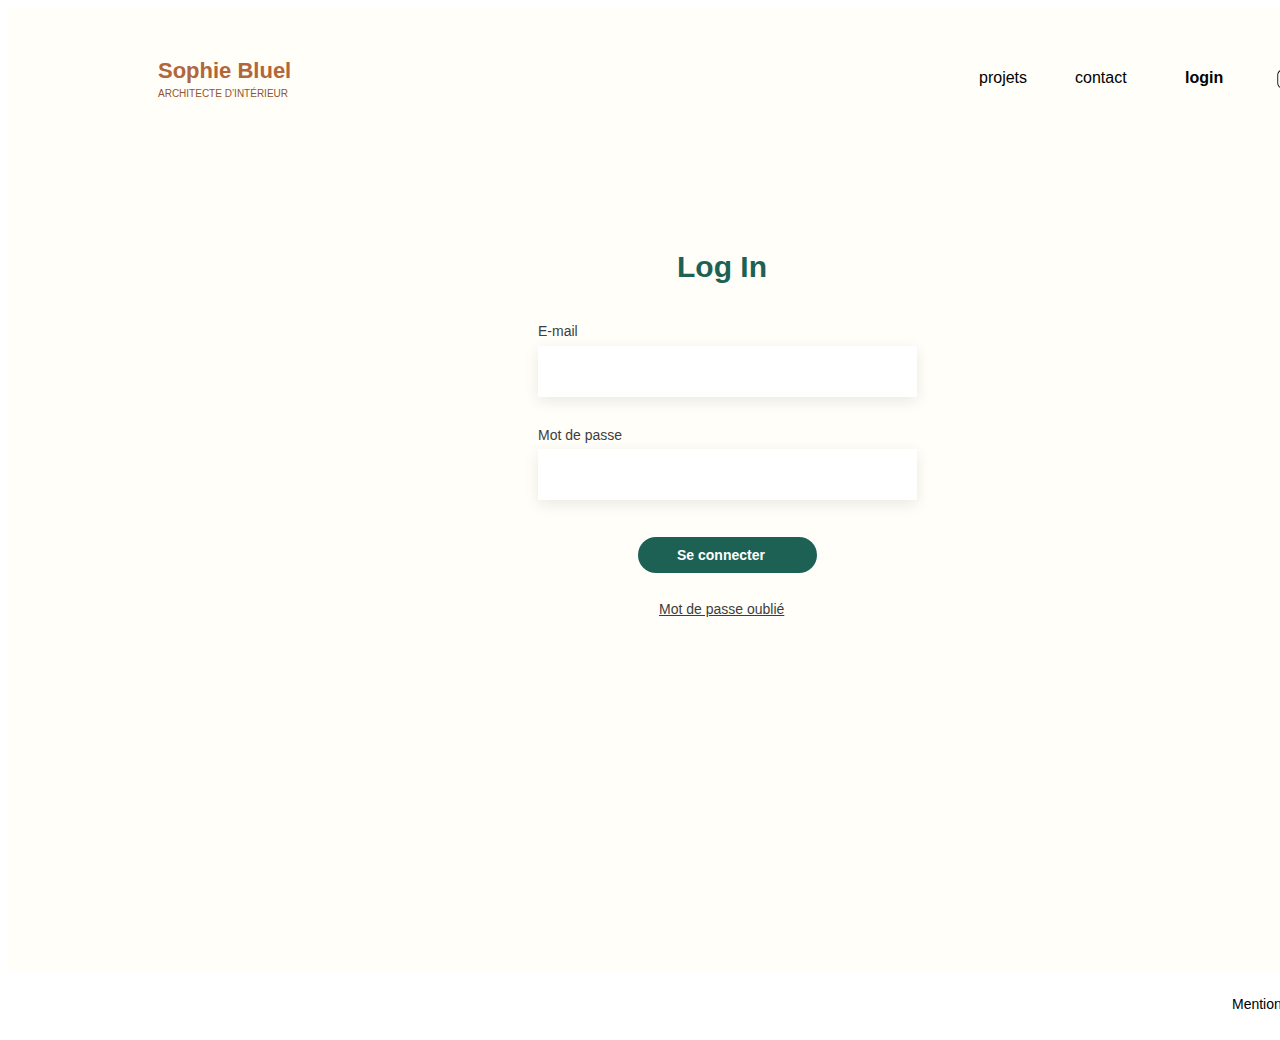
==== login.html @ 06bd1295 "first commit" ====
<!DOCTYPE html>
<html lang="en">
<head>
  <meta charset="UTF-8">
  <meta name="viewport" content="width=device-width, initial-scale=1.0">
  <link rel="stylesheet" href="login_style.css">
  <title>Document</title>
</head>
<body>
  


<div class="login">
  <div class="log-in">Log In</div>

  <div class="e-mail">E-mail</div>

  <div class="mot-de-passe">Mot de passe</div>

  <div class="mot-de-passe-oubli">Mot de passe oublié</div>

  <div class="rectangle-12"></div>

  <div class="rectangle-13"></div>

  <div class="group-1">
    <div class="rectangle-15"></div>

    <div class="se-connecter">Se connecter</div>
  </div>

  <div class="footer">
    <div class="rectangle-16"></div>

    <div class="mentions-l-gales">Mentions légales</div>
  </div>

  <div class="footer2">
    <div class="rectangle-16"></div>

    <div class="mentions-l-gales">Mentions légales</div>
  </div>

  <div class="menu">
    <div class="logo">
      <div class="sophie-bluel">Sophie Bluel</div>

      <div class="architecte-d-int-rieur">architecte d’intérieur</div>
    </div>

    <svg
      class="icons-8-instagram-1"
      width="22"
      height="22"
      viewBox="0 0 22 22"
      fill="none"
      xmlns="http://www.w3.org/2000/svg"
    >
      <path
        d="M7.04007 1.31995C3.88636 1.31995 1.32007 3.88624 1.32007 7.03995V14.9599C1.32007 18.1137 3.88636 20.6799 7.04007 20.6799H14.9601C18.1138 20.6799 20.6801 18.1137 20.6801 14.9599V7.03995C20.6801 3.88624 18.1138 1.31995 14.9601 1.31995H7.04007ZM7.04007 2.19995H14.9601C17.6381 2.19995 19.8001 4.36189 19.8001 7.03995V14.9599C19.8001 17.638 17.6381 19.7999 14.9601 19.7999H7.04007C4.36202 19.7999 2.20007 17.638 2.20007 14.9599V7.03995C2.20007 4.36189 4.36202 2.19995 7.04007 2.19995ZM16.2801 4.83995C16.0467 4.83995 15.8228 4.93266 15.6578 5.09769C15.4928 5.26272 15.4001 5.48656 15.4001 5.71995C15.4001 5.95334 15.4928 6.17717 15.6578 6.3422C15.8228 6.50723 16.0467 6.59995 16.2801 6.59995C16.5135 6.59995 16.7373 6.50723 16.9023 6.3422C17.0674 6.17717 17.1601 5.95334 17.1601 5.71995C17.1601 5.48656 17.0674 5.26272 16.9023 5.09769C16.7373 4.93266 16.5135 4.83995 16.2801 4.83995ZM11.0001 6.15995C8.33222 6.15995 6.16007 8.3321 6.16007 10.9999C6.16007 13.6678 8.33222 15.8399 11.0001 15.8399C13.6679 15.8399 15.8401 13.6678 15.8401 10.9999C15.8401 8.3321 13.6679 6.15995 11.0001 6.15995ZM11.0001 7.03995C13.1923 7.03995 14.9601 8.80769 14.9601 10.9999C14.9601 13.1922 13.1923 14.9599 11.0001 14.9599C8.80781 14.9599 7.04007 13.1922 7.04007 10.9999C7.04007 8.80769 8.80781 7.03995 11.0001 7.03995Z"
        fill="black"
      />
    </svg>

    <div class="item-menu">
      <div class="projets">projets</div>
    </div>

    <div class="item-menu2">
      <div class="projets2">contact</div>
    </div>

    <div class="item-menu3">
      <div class="projets3">login</div>
    </div>
  </div>
</div>
</body>
</html>
---- login_style.css ----
.login,
.login * {
  box-sizing: border-box;
}
.login {
  background: #fffef8;
  width: 1440px;
  height: 1024px;
  position: relative;
  overflow: hidden;
}
.log-in {
  color: #1d6154;
  text-align: center;
  font: 700 30px "Syne", sans-serif;
  position: absolute;
  left: 669px;
  top: 242px;
}
.e-mail {
  color: #3d3d3d;
  text-align: left;
  font: 500 14px "Work Sans", sans-serif;
  position: absolute;
  left: 530px;
  top: 315px;
}
.mot-de-passe {
  color: #3d3d3d;
  text-align: left;
  font: 500 14px "Work Sans", sans-serif;
  position: absolute;
  left: 530px;
  top: 419px;
}
.mot-de-passe-oubli {
  color: #3d3d3d;
  text-align: left;
  font: 500 14px "Work Sans", sans-serif;
  text-decoration: underline;
  position: absolute;
  left: 651px;
  top: 593px;
}
.rectangle-12 {
  background: #ffffff;
  width: 379px;
  height: 51px;
  position: absolute;
  left: 530px;
  top: 338px;
  box-shadow: 0px 4px 14px 0px rgba(0, 0, 0, 0.09);
}
.rectangle-13 {
  background: #ffffff;
  width: 379px;
  height: 51px;
  position: absolute;
  left: 530px;
  top: 441px;
  box-shadow: 0px 4px 14px 0px rgba(0, 0, 0, 0.09);
}
.group-1 {
  position: absolute;
  inset: 0;
}
.rectangle-15 {
  background: #1d6154;
  border-radius: 60px;
  width: 179px;
  height: 36px;
  position: absolute;
  left: 630px;
  top: 529px;
}
.se-connecter {
  color: #ffffff;
  text-align: center;
  font: 700 14px "Syne", sans-serif;
  position: absolute;
  left: 669px;
  top: 539px;
}
.footer {
  width: 1440px;
  height: 60px;
  position: absolute;
  left: 0px;
  top: 3325px;
}
.rectangle-16 {
  background: #ffffff;
  width: 1440px;
  height: 60px;
  position: absolute;
  left: 0px;
  top: 0px;
}
.mentions-l-gales {
  color: #000000;
  text-align: left;
  font: 300 14px "Work Sans", sans-serif;
  position: absolute;
  left: 1224px;
  top: 24px;
}
.footer2 {
  width: 1440px;
  height: 60px;
  position: absolute;
  left: 0px;
  top: 964px;
}
.menu {
  width: 1140px;
  height: 42px;
  position: absolute;
  left: 150px;
  top: 50px;
}
.logo {
  width: 213px;
  height: 42px;
  position: absolute;
  left: 0px;
  top: 0px;
}
.sophie-bluel {
  color: #b1663c;
  text-align: center;
  font: 800 22px "Syne", sans-serif;
  position: absolute;
  left: 0px;
  top: 0px;
}
.architecte-d-int-rieur {
  color: #93532f;
  text-align: center;
  font: 400 10px "Work Sans", sans-serif;
  text-transform: uppercase;
  position: absolute;
  left: 0px;
  top: 30px;
}
.icons-8-instagram-1 {
  position: absolute;
  left: 1118px;
  top: 10px;
  overflow: visible;
}
.item-menu {
  width: 55px;
  height: 19px;
  position: absolute;
  left: 821px;
  top: 11px;
}
.projets {
  color: #000000;
  text-align: center;
  font: 400 16px "Work Sans", sans-serif;
  position: absolute;
  left: 0px;
  top: 0px;
}
.item-menu2 {
  width: 55px;
  height: 19px;
  position: absolute;
  left: 920px;
  top: 11px;
}
.projets2 {
  color: #000000;
  text-align: center;
  font: 400 16px "Work Sans", sans-serif;
  position: absolute;
  left: -3px;
  top: 0px;
}
.item-menu3 {
  width: 55px;
  height: 19px;
  position: absolute;
  left: 1019px;
  top: 11px;
}
.projets3 {
  color: #000000;
  text-align: center;
  font: 600 16px "Work Sans", sans-serif;
  position: absolute;
  left: 8px;
  top: 0px;
}
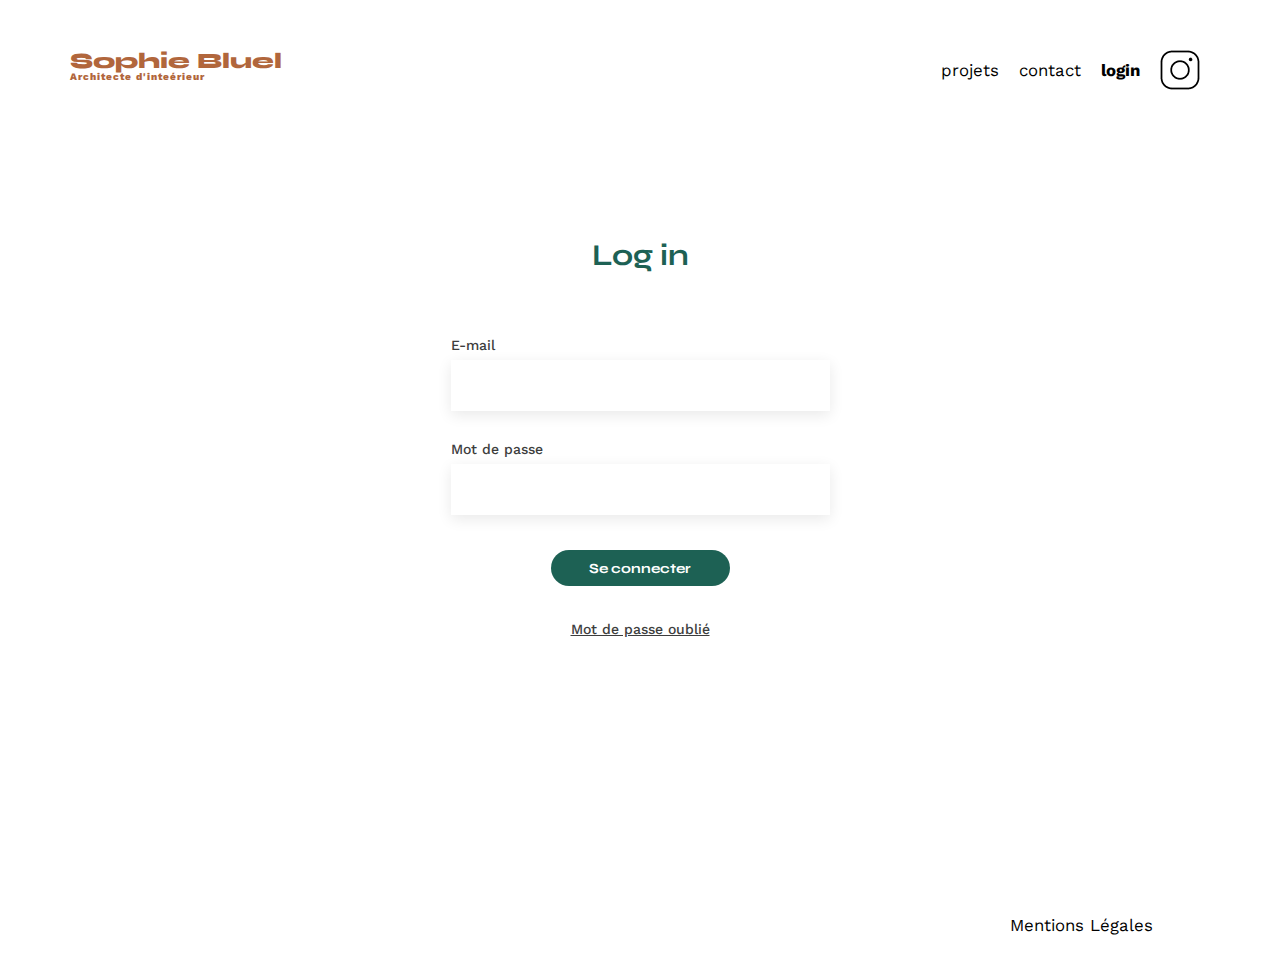
==== commit 6979544d: "General Modifications" ====
--- a/login.html
+++ b/login.html
@@ -1,79 +1,56 @@
-<!DOCTYPE html>
-<html lang="en">
+<html lang="fr">
 <head>
-  <meta charset="UTF-8">
-  <meta name="viewport" content="width=device-width, initial-scale=1.0">
-  <link rel="stylesheet" href="login_style.css">
-  <title>Document</title>
+    <meta charset="UTF-8">
+	<title>Sophie Bluel - Architecte d'intérieur</title>
+	<meta name="viewport" content="width=device-width, initial-scale=1.0">
+	<link rel="preconnect" href="https://fonts.googleapis.com">
+	<link rel="preconnect" href="https://fonts.gstatic.com" crossorigin>
+	<link href="https://fonts.googleapis.com/css2?family=Syne:wght@700;800&family=Work+Sans&display=swap" rel="stylesheet">
+	<link rel="stylesheet" href="FrontEnd/assets/style.css">
 </head>
 <body>
-  
+    <header>
+        <a href="index.html" title="home"><h1>Sophie Bluel <span>Architecte d'inteérieur</span></h1></a>
+        <nav>
+            <ul>
+                <li>
+                    <a class="color" href="index.html#portfolio" title="projets">projets</a>
+                </li>
+                <li>
+                    contact
+                </li>
+                <li class="selection">
+                    <a class="color" href="login.html" title="login">login</a>
+                </li>
+                <li>
+                    <img src="FrontEnd/assets/icons/instagram.png" alt="Instagram">
+                </li>
+            </ul>
+        </nav>
+    </header>
 
+    <section id="login">
+        <h2>Log in</h2>
+        <form id="LoginForm" action="#" class="login">
+            <span id="rong"></span>
+            <span>E-mail</span>
+            <input id="email" type="text" name="email" class="text">
+            <span>Mot de passe</span>
+            <input id="password" type="text" name="password" class="text">
+            <input id="connectButton2" class="connect" type="submit" value="Se connecter">
+            <a href="#" title="Mot de passe oublié" class="forgot">Mot de passe oublié</a>
+        </form>
+    </section>
+    
 
-<div class="login">
-  <div class="log-in">Log In</div>
-
-  <div class="e-mail">E-mail</div>
-
-  <div class="mot-de-passe">Mot de passe</div>
-
-  <div class="mot-de-passe-oubli">Mot de passe oublié</div>
-
-  <div class="rectangle-12"></div>
-
-  <div class="rectangle-13"></div>
-
-  <div class="group-1">
-    <div class="rectangle-15"></div>
-
-    <div class="se-connecter">Se connecter</div>
-  </div>
-
-  <div class="footer">
-    <div class="rectangle-16"></div>
-
-    <div class="mentions-l-gales">Mentions légales</div>
-  </div>
-
-  <div class="footer2">
-    <div class="rectangle-16"></div>
-
-    <div class="mentions-l-gales">Mentions légales</div>
-  </div>
-
-  <div class="menu">
-    <div class="logo">
-      <div class="sophie-bluel">Sophie Bluel</div>
-
-      <div class="architecte-d-int-rieur">architecte d’intérieur</div>
-    </div>
-
-    <svg
-      class="icons-8-instagram-1"
-      width="22"
-      height="22"
-      viewBox="0 0 22 22"
-      fill="none"
-      xmlns="http://www.w3.org/2000/svg"
-    >
-      <path
-        d="M7.04007 1.31995C3.88636 1.31995 1.32007 3.88624 1.32007 7.03995V14.9599C1.32007 18.1137 3.88636 20.6799 7.04007 20.6799H14.9601C18.1138 20.6799 20.6801 18.1137 20.6801 14.9599V7.03995C20.6801 3.88624 18.1138 1.31995 14.9601 1.31995H7.04007ZM7.04007 2.19995H14.9601C17.6381 2.19995 19.8001 4.36189 19.8001 7.03995V14.9599C19.8001 17.638 17.6381 19.7999 14.9601 19.7999H7.04007C4.36202 19.7999 2.20007 17.638 2.20007 14.9599V7.03995C2.20007 4.36189 4.36202 2.19995 7.04007 2.19995ZM16.2801 4.83995C16.0467 4.83995 15.8228 4.93266 15.6578 5.09769C15.4928 5.26272 15.4001 5.48656 15.4001 5.71995C15.4001 5.95334 15.4928 6.17717 15.6578 6.3422C15.8228 6.50723 16.0467 6.59995 16.2801 6.59995C16.5135 6.59995 16.7373 6.50723 16.9023 6.3422C17.0674 6.17717 17.1601 5.95334 17.1601 5.71995C17.1601 5.48656 17.0674 5.26272 16.9023 5.09769C16.7373 4.93266 16.5135 4.83995 16.2801 4.83995ZM11.0001 6.15995C8.33222 6.15995 6.16007 8.3321 6.16007 10.9999C6.16007 13.6678 8.33222 15.8399 11.0001 15.8399C13.6679 15.8399 15.8401 13.6678 15.8401 10.9999C15.8401 8.3321 13.6679 6.15995 11.0001 6.15995ZM11.0001 7.03995C13.1923 7.03995 14.9601 8.80769 14.9601 10.9999C14.9601 13.1922 13.1923 14.9599 11.0001 14.9599C8.80781 14.9599 7.04007 13.1922 7.04007 10.9999C7.04007 8.80769 8.80781 7.03995 11.0001 7.03995Z"
-        fill="black"
-      />
-    </svg>
-
-    <div class="item-menu">
-      <div class="projets">projets</div>
-    </div>
-
-    <div class="item-menu2">
-      <div class="projets2">contact</div>
-    </div>
-
-    <div class="item-menu3">
-      <div class="projets3">login</div>
-    </div>
-  </div>
-</div>
+    <footer class="align">
+        <nav>
+            <ul>
+                <li>Mentions Légales</li>
+            </ul>
+        </nav>
+    </footer>
+    
+<script src="script.js"></script>
 </body>
 </html>--- a/FrontEnd/assets/style.css
+++ b/FrontEnd/assets/style.css
@@ -0,0 +1,667 @@
+html, body, div, span, applet, object, iframe,
+h1, h2, h3, h4, h5, h6, p, blockquote, pre,
+a, abbr, acronym, address, big, cite, code,
+del, dfn, em, img, ins, kbd, q, s, samp,
+small, strike, strong, sub, sup, tt, var,
+b, u, i, center,
+dl, dt, dd, ol, ul, li, tr, th, td,
+fieldset, form, label, legend,
+table, caption, tbody, tfoot, thead,
+article, aside, canvas, details, embed,
+figure, figcaption, header, hgroup,
+menu, nav, output, ruby, section, summary,
+time, mark, audio, footer{
+	margin: 0;
+	padding: 0;
+	border: 0;
+	font-size: 100%;
+	font: inherit;
+	vertical-align: baseline;
+	display: block;
+}
+
+/* General */
+body {
+	margin:auto;
+	font-family: 'Work Sans' ;
+	font-size: 14px;
+	line-height: 1;
+	background: #FFFFFF;
+	max-width: 1140px;
+}
+a {
+	text-decoration: none;
+}
+.color {
+	color: #000000;
+}
+
+ol, ul {
+	list-style: none;
+}
+blockquote, q {
+	quotes: none;
+}
+blockquote:before, blockquote:after,
+q:before, q:after {
+	content: '';
+	content: none;
+}
+table {
+	border-collapse: collapse;
+	border-spacing: 0;
+}
+
+
+header {
+	display: flex;
+	justify-content: space-between;
+	margin: 50px 0
+}
+section {
+	margin: 50px 0
+}
+
+h1{
+	display: flex;
+	flex-direction: column;
+	font-family: 'Syne';
+	font-size: 22px;
+	font-weight: 800;
+	color: #B1663C
+}
+
+h1 > span {
+	font-family: 'Work Sans';
+	font-size:10px;
+	letter-spacing: 0.1em;
+;
+}
+
+h2{
+	font-family: 'Syne';
+	font-weight: 700;
+	font-size: 30px;
+	color: #1D6154
+}
+nav ul {
+	display: flex;
+	align-items: center;
+	list-style-type: none;
+
+}
+nav li {
+	padding: 0 10px;
+	font-size: 1.2em;
+}
+
+li:hover {
+	color: #B1663C;
+}
+
+li:hover a{
+	color: #B1663C;
+}
+
+
+/* Introduction */
+#introduction {
+	display: flex;
+	align-items: center;
+}
+#introduction figure {
+	flex: 1
+}
+#introduction img {
+	display: block;
+	margin: auto;
+	width: 80%;
+}
+
+#introduction article {
+	flex: 1
+}
+#introduction h2 {
+	margin-bottom: 1em;
+}
+
+#introduction p {
+	margin-bottom: 0.5em;
+}
+
+#introduction figure {
+	display: flex;
+	flex-direction: column;
+	justify-content: flex-start;
+	gap: 16px;
+}
+
+#introduction a {
+	margin-left: 57px;
+}
+
+/* Galerie */
+.gallery {
+	width: 100%;
+	display: grid;
+	grid-template-columns: 1fr 1fr 1fr;
+	grid-column-gap: 20px;
+	grid-row-gap: 20px;
+}
+
+.gallery img {
+	width: 100%;
+
+}
+
+.galleryModal figure {
+	width: 19%;
+}
+.galleryModal {
+	width: 100%;
+	gap: 10px 6px;
+	display: flex;
+	flex-direction: row;
+	flex-wrap: wrap;
+}
+
+/* Nouveaux travaux */
+.NewWorks {
+	display: flex;
+	flex-direction: column;
+	justify-content: center;
+	gap: 10px;
+}
+.NewWorks .text, .NewWorks select {
+	width: 100%;
+	height: 51px;
+	border: none;
+	box-shadow: 0px 4px 14px rgba(0, 0, 0, 0.09);
+}
+.NewWorks span {
+	font-family: 'Work Sans';
+	font-style: normal;
+	font-weight: 500;
+	font-size: 14px;
+	line-height: 16px;
+	color: #3D3D3D;
+	padding-top: 11px;
+	padding-bottom: 0px;
+}
+
+/* Partie Contact */
+#contact {
+	width: 50%;
+margin: auto;
+}
+#contact > * {
+	text-align: center;
+
+}
+#contact h2{
+	margin-bottom: 20px;
+}
+#contact form {
+	text-align: left;
+	margin-top:30px;
+	display: flex;
+	flex-direction: column;
+}
+
+#contact input {
+	height: 50px;
+	font-size: 1.2em;
+	border: none;
+	box-shadow: 0px 4px 14px rgba(0, 0, 0, 0.09);
+}
+#contact label {
+	margin: 2em 0 1em 0;
+}
+#contact textarea {
+	border: none;
+	box-shadow: 0px 4px 14px rgba(0, 0, 0, 0.09);
+}
+
+input[type="submit"]{
+	margin : 2em auto ;
+	width: 180px;
+	text-align: center;
+	border-radius: 60px ;
+	font-family: 'Syne';
+	font-weight: 700;
+	color: white;
+	background-color: #1D6154;
+}
+
+
+.filter {
+	display: flex;
+	flex-direction: row;
+	justify-content: center;
+	align-items: center;
+	gap: 10px;
+	width: 100%;
+	padding-top: 30px;
+	padding-bottom: 50px;
+}
+
+.filterText {
+	font-family: 'Syne';
+	font-style: normal;
+	font-weight: 700;
+	font-size: 16px;
+	line-height: 19px;
+	text-align: center;
+	color: #1D6154;
+}
+
+.button {
+	display: flex;
+	justify-content: center;
+	align-items: center;
+	box-sizing: border-box;
+	border: 1px solid #1D6154;
+	border-radius: 60px;
+	height: 37px;
+	padding-left: 2%;
+	padding-right: 2%;
+	background: #FFFFFF;
+}
+
+
+.button:focus {
+	background: #1D6154;
+}
+.button:focus .filterText {
+	color: #FFFFFF;
+}
+
+
+.selection {
+	font-weight: bold;
+}
+
+/* Partie Login */
+#login h2 {
+	text-align: center;
+}
+#login span {
+	font-family: 'Work Sans';
+	font-style: normal;
+	font-weight: 500;
+	font-size: 14px;
+	line-height: 16px;
+	color: #3D3D3D;
+	padding-top: 23px;
+	padding-bottom: 0px;
+}
+#login {
+	display: flex;
+	flex-direction: column;
+	align-items: center;
+	gap: 14px;
+	margin-top: 150px;
+	margin-bottom: 1em;
+}
+#login .text {
+	
+	width: 379px;
+	height: 51px;
+	border: none;
+	box-shadow: 0px 4px 14px rgba(0, 0, 0, 0.09);
+}
+.login {
+	display: flex;
+	flex-direction: column;
+	justify-content: flex-start;
+	gap: 7px;
+}
+.login .connect {
+	width: 179px;
+	height: 36px;
+	border: none;
+}
+
+.login #rong {
+	font-family: 'Syne';
+	font-weight: 700;
+	font-size: 14px;
+	color: #ec0c0c;
+	font-weight: bold;
+	text-align: center;
+}
+
+.forgot {
+	text-align: center;
+	font-family: 'Work Sans';
+	font-style: normal;
+	font-weight: 500;
+	font-size: 14px;
+	line-height: 16px;
+	color: #3D3D3D;
+	text-decoration-line: underline;
+}
+.connect {
+	background: #1D6154;
+	border-radius: 60px;
+	color: #FFFFFF;
+	font-family: 'Syne';
+	font-style: normal;
+	font-weight: 700;
+	font-size: 14px;
+	line-height: 17px;
+	text-align: center;
+	margin : 2em auto ;
+}
+
+.align {
+	margin-top: 250px;
+}
+
+/* Edition */
+#edition {
+	display: none;
+}
+.edition {
+	display: flex;
+	flex-direction: row;
+	justify-content: center;
+	align-items: center;
+	gap: 21px;
+	width: 100%;
+	height: 60px;
+	left: 0;
+	right: 0;
+	background: #000000;
+}
+.editionmode {
+	display: flex;
+	flex-direction: row;
+	justify-content: flex-start;
+	align-items: center;
+	gap: 12px
+}
+.editionmode span {
+	font-family: 'Work Sans';
+	font-style: normal;
+	font-weight: 400;
+	font-size: 16px;
+	line-height: 19px;
+	color: #ffffff
+}
+.edition input {
+	width: 220px;
+	height: 40px;
+	background: #FFFFFF;
+	border-radius: 60px;
+
+	font-family: 'Work Sans';
+	font-style: normal;
+	text-align: center;
+	color: #000000;
+	font-weight: 500;
+	font-size: 14px;
+	line-height: 16px;
+}
+
+.edit span {
+	font-family: 'Work Sans';
+	font-style: normal;
+	font-weight: 400;
+	font-size: 14px;
+	line-height: 16px;
+	text-align: center;
+}
+
+.edit {
+	display: flex;
+	flex-direction: row;
+	justify-content: flex-start;
+	gap: 11px;
+	color:#000000;
+}
+#adminedit {
+	display: none;
+}
+#adminedit2 {
+	display: none;
+}
+#adminedit3 {
+	display: none;
+}
+
+
+.fontaColor {
+	color: #ffffff
+}
+#loginButton {
+	display: content;
+}
+#logoutButton {
+	display: none;
+}
+
+#introduction article {
+	display: flex;
+	flex-direction: column;
+	gap: 19px;
+}
+
+
+.modal {
+	position: fixed;
+	margin: 0 auto;
+	display: flex;
+	justify-content: center;
+	align-items: center;
+	top: 0;
+	left: 0;
+	width: 100%;
+	height: 100%;
+	background: rgba(0, 0, 0, 0.3);
+}
+.modal2 {
+	position: fixed;
+	margin: 0 auto;
+	display: flex;
+	justify-content: center;
+	align-items: center;
+	top: 0;
+	left: 0;
+	width: 100%;
+	height: 100%;
+	background: rgba(0, 0, 0, 0.3);
+}
+.modal-wrapper {
+	display: flex;
+	flex-direction: column;
+	overflow: auto;
+	gap: 16px;
+	width: 630px;
+	max-width: calc(100vw - 20px);
+	max-height: calc(100vh - 20px);
+	background-color: #FFFFFF;
+	border-radius: 10px;
+}
+.buttonModal {
+	margin-top: 32px;
+	margin-bottom: 0px;
+	width: 95%;
+	display: flex;
+	flex-direction: row;
+	justify-content: flex-end;
+}
+.buttonModal button {
+	background-color: #ffffff;
+	border: none;
+}
+.buttonModal2 {
+	margin-top: 32px;
+	margin-bottom: 0px;
+	width: 90%;
+	padding: 0 30px;
+	display: flex;
+	flex-direction: row;
+	justify-content: space-between;
+}
+.buttonModal2 button {
+	background-color: #ffffff;
+	border: none;
+}
+.content {
+	margin: 0 auto;
+	width: 450px;
+}
+.ModalTitle {
+	display: flex;
+	flex-direction: row;
+	justify-content: center;
+	font-family: 'Work Sans';
+	font-style: normal;
+	font-weight: 400;
+	font-size: 26px;
+	line-height: 30px;
+	margin-top: 0px;
+	margin-bottom: 46px;
+}
+.border {
+	width: 100%;
+	height: 0px;
+	margin-top: 47px;
+	margin-bottom: 18px;
+	border: 1px solid #B3B3B3;
+}
+.ButtonModal {
+	height: 36px;
+	background: #1D6154;
+	border-radius: 60px;
+	font-family: 'Syne';
+	font-style: normal;
+	font-weight: 700;
+	font-size: 14px;
+	line-height: 17px;
+	text-align: center;
+	border: none;
+}
+.content input[type="submit"]{
+	width: 237px;
+	margin : 20px auto ;
+}
+.ModalButton {
+	display: flex;
+	flex-direction: row;
+	justify-content: center;
+}
+.deleteAll {
+	display: flex;
+	flex-direction: row;
+	justify-content: center;
+	margin-top: 3px;
+	margin-bottom: 48px;
+}
+.deleteAll a {
+	font-family: 'Syne';
+	font-style: normal;
+	font-weight: 400;
+	font-size: 14px;
+	line-height: 17px;
+	color: #D65353;
+}
+.figureModal {
+	display: flex;
+	flex-direction: column;
+}
+.abso {
+		display: flex;
+		flex-direction: column;
+		position: relative;
+}
+.textModal {
+	width: 20%;
+}
+
+.ProjectBar {
+	display: flex;
+	flex-direction: row;
+	justify-content: center;
+	align-items: center;
+	gap: 31px;
+	margin-top: 120px;
+	margin-bottom: 1em;
+}
+.DeleteButton {
+	position: absolute;
+    background: #000000;
+	border-radius: 4px;
+    top: 5%;
+    right: 5%;
+	width: 25%;
+	height: 20%;
+	display: flex;
+	flex-direction: center;
+	justify-content: center;
+	align-items: center;
+}
+.colorModal {
+	color: #FFFFFF;
+}
+
+
+.pictureModal {
+	display: flex;
+	flex-direction: column;
+	justify-content: center;
+	align-items: center;
+	width: 100%;
+	height: 169px;
+	background: #E8F1F7;
+	border-radius: 3px;
+}
+
+.InputFile {
+	display: flex;
+	justify-content: center;
+	align-items: center;
+	width: 173px;
+	height: 36px;
+	background: #CBD6DC;
+	border-radius: 50px;
+	margin-top: 20px;
+	margin-bottom: 0px;
+	font-family: 'Work Sans';
+	font-style: normal;
+	font-weight: 500;
+	font-size: 14px;
+	line-height: 16px;
+	cursor: pointer;
+	color: #306685;
+}
+.pictureModal input {
+	display: none;
+}
+.ButtonModal:disabled,
+button[disabled]{
+	background: #A7A7A7;
+}
+.PictureResult {
+	max-width: 420px;
+	max-height: 169px;
+}
+
+/* Footer */
+footer {
+	background: #FFFFFF;
+	width: 100%;
+	align-items: center;
+}
+footer li {
+	padding-top: 30px;
+	padding-bottom: 30px;
+	padding-right: 5%;
+	padding-left: 0%;
+}
+footer nav ul {
+	display: flex;
+	justify-content: flex-end;
+	
+}